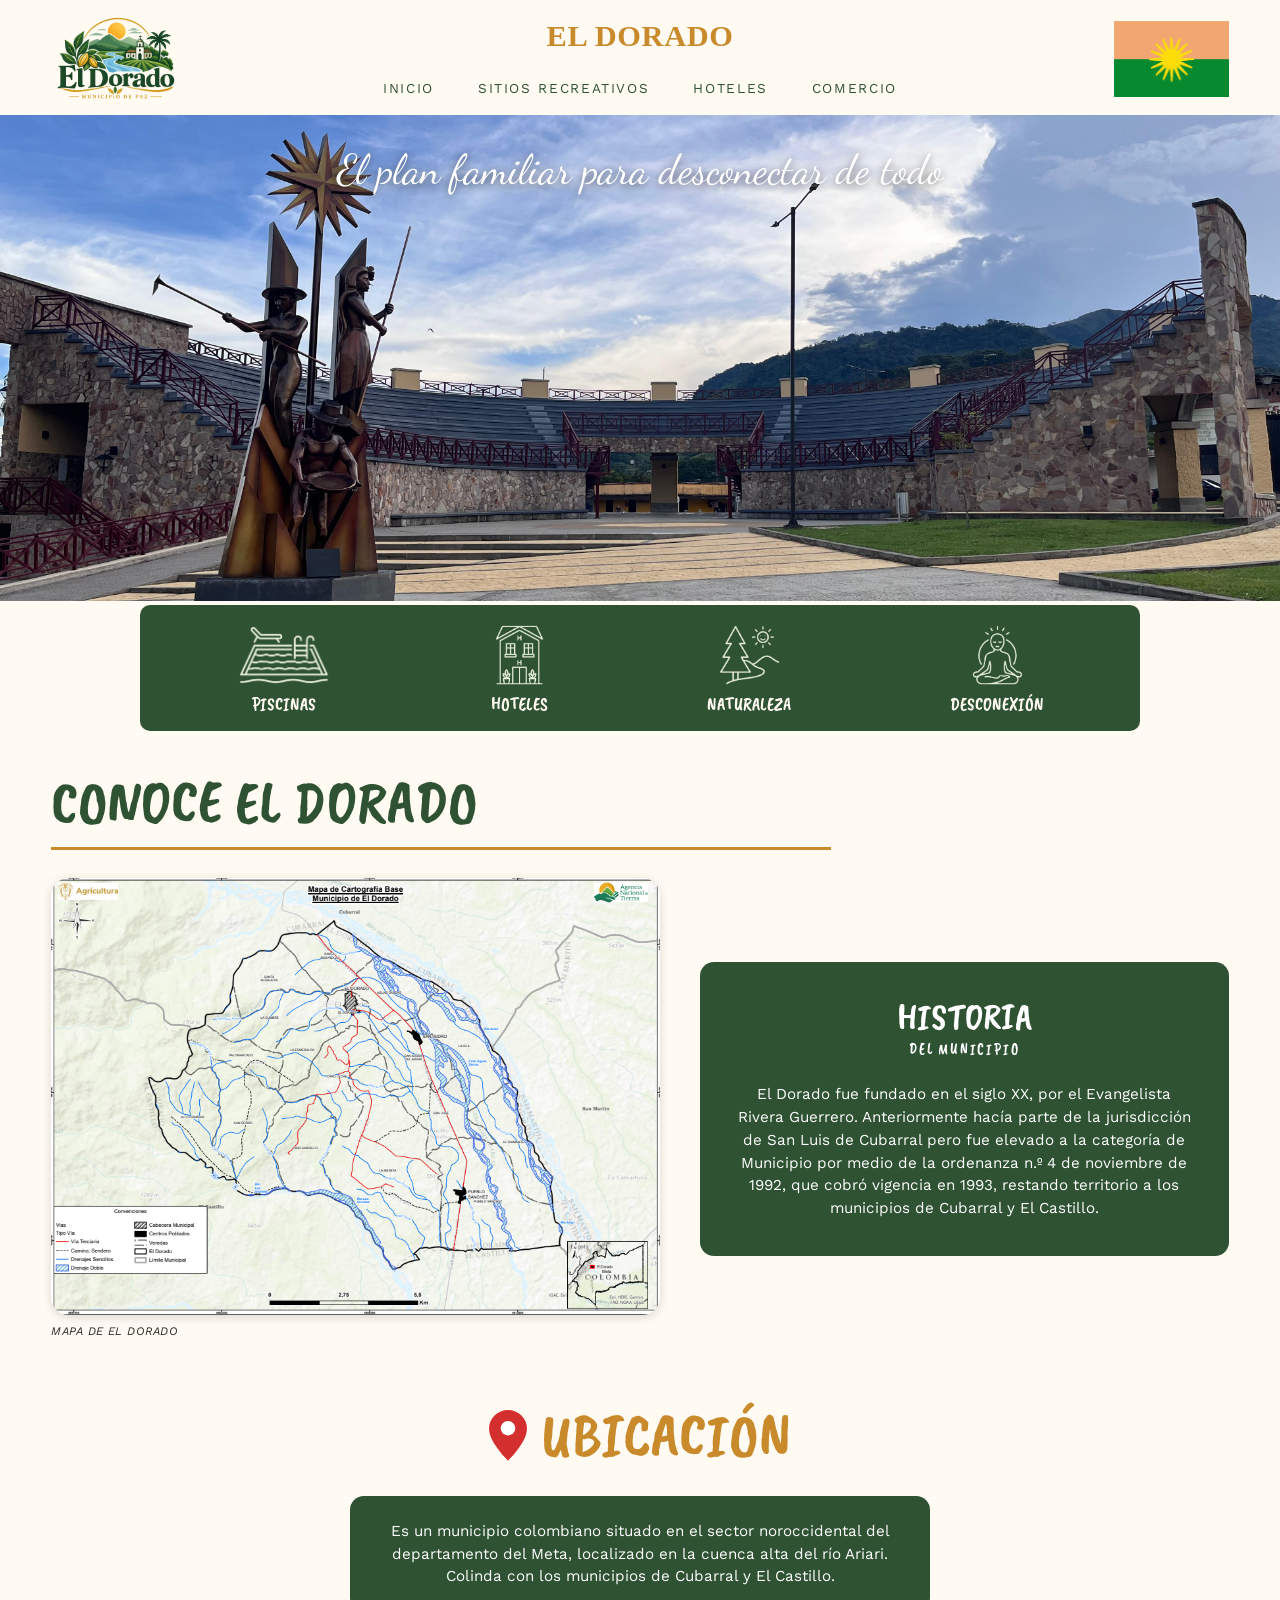
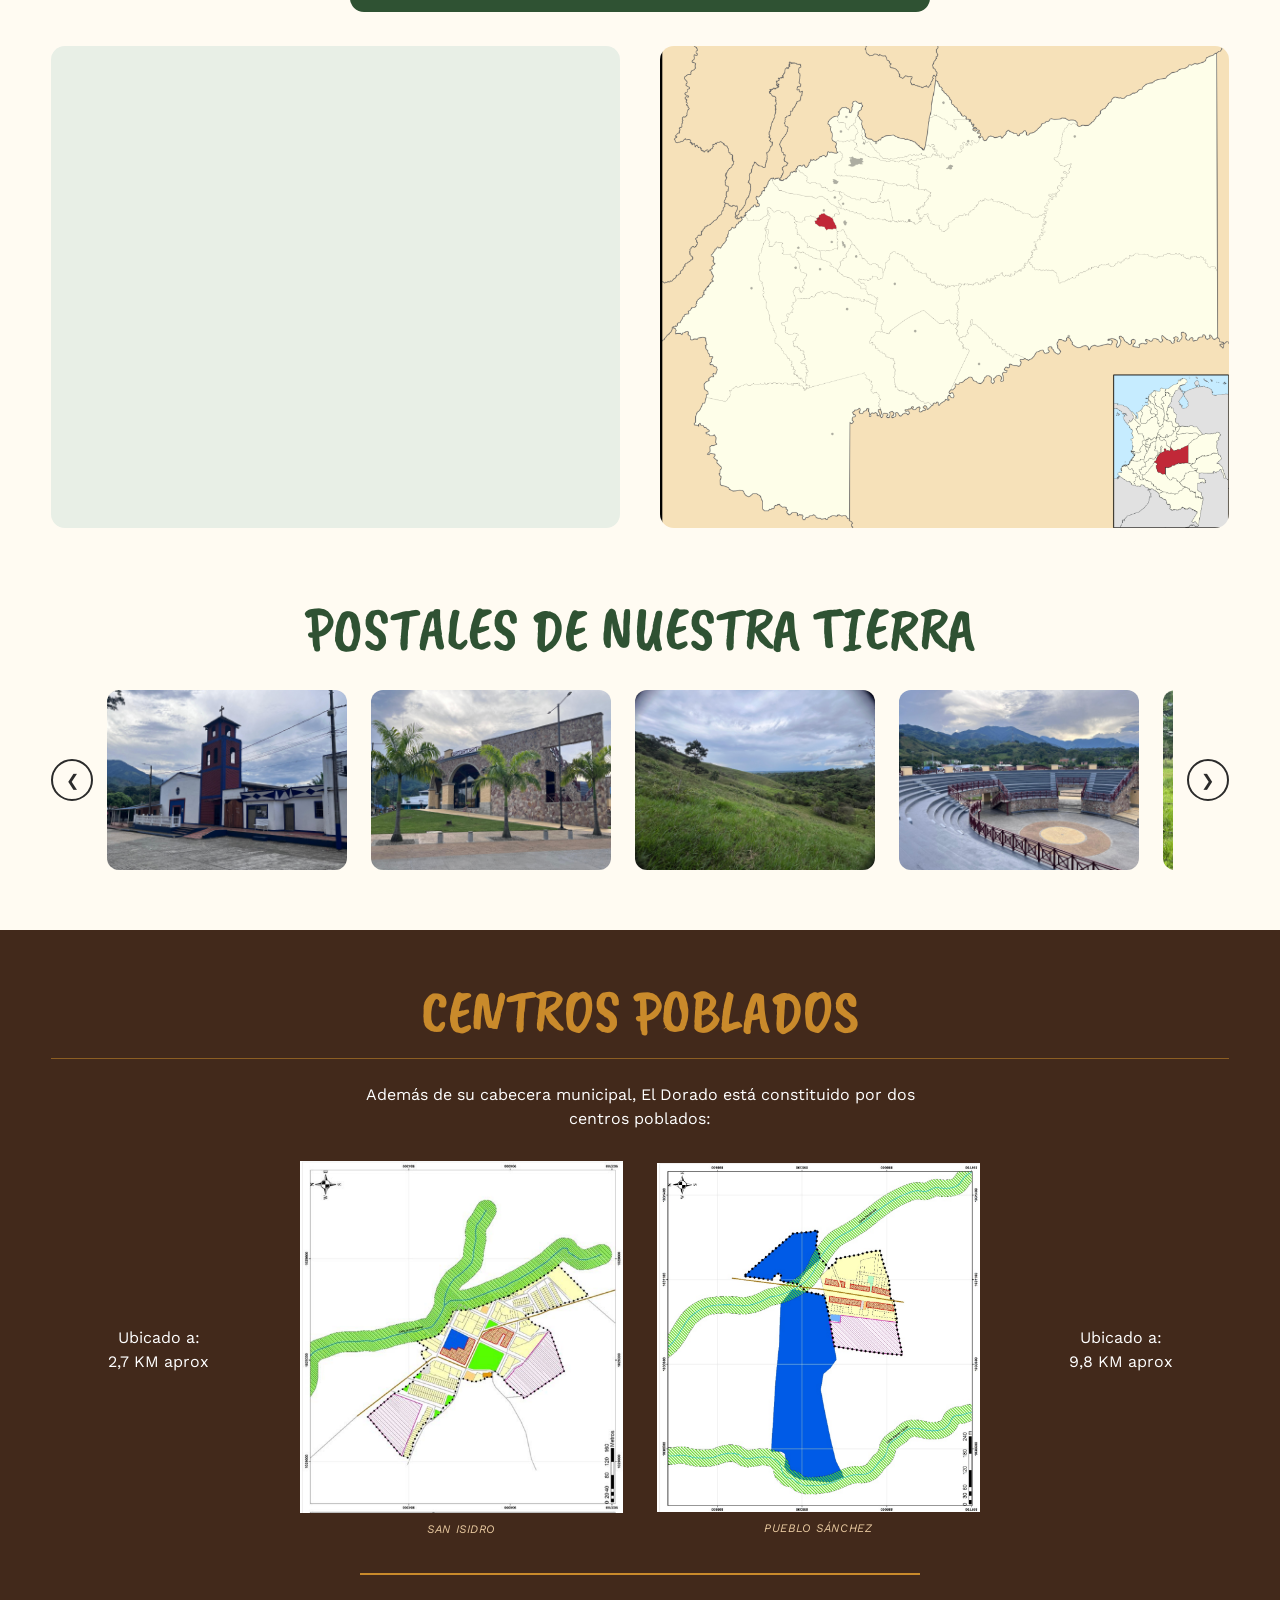
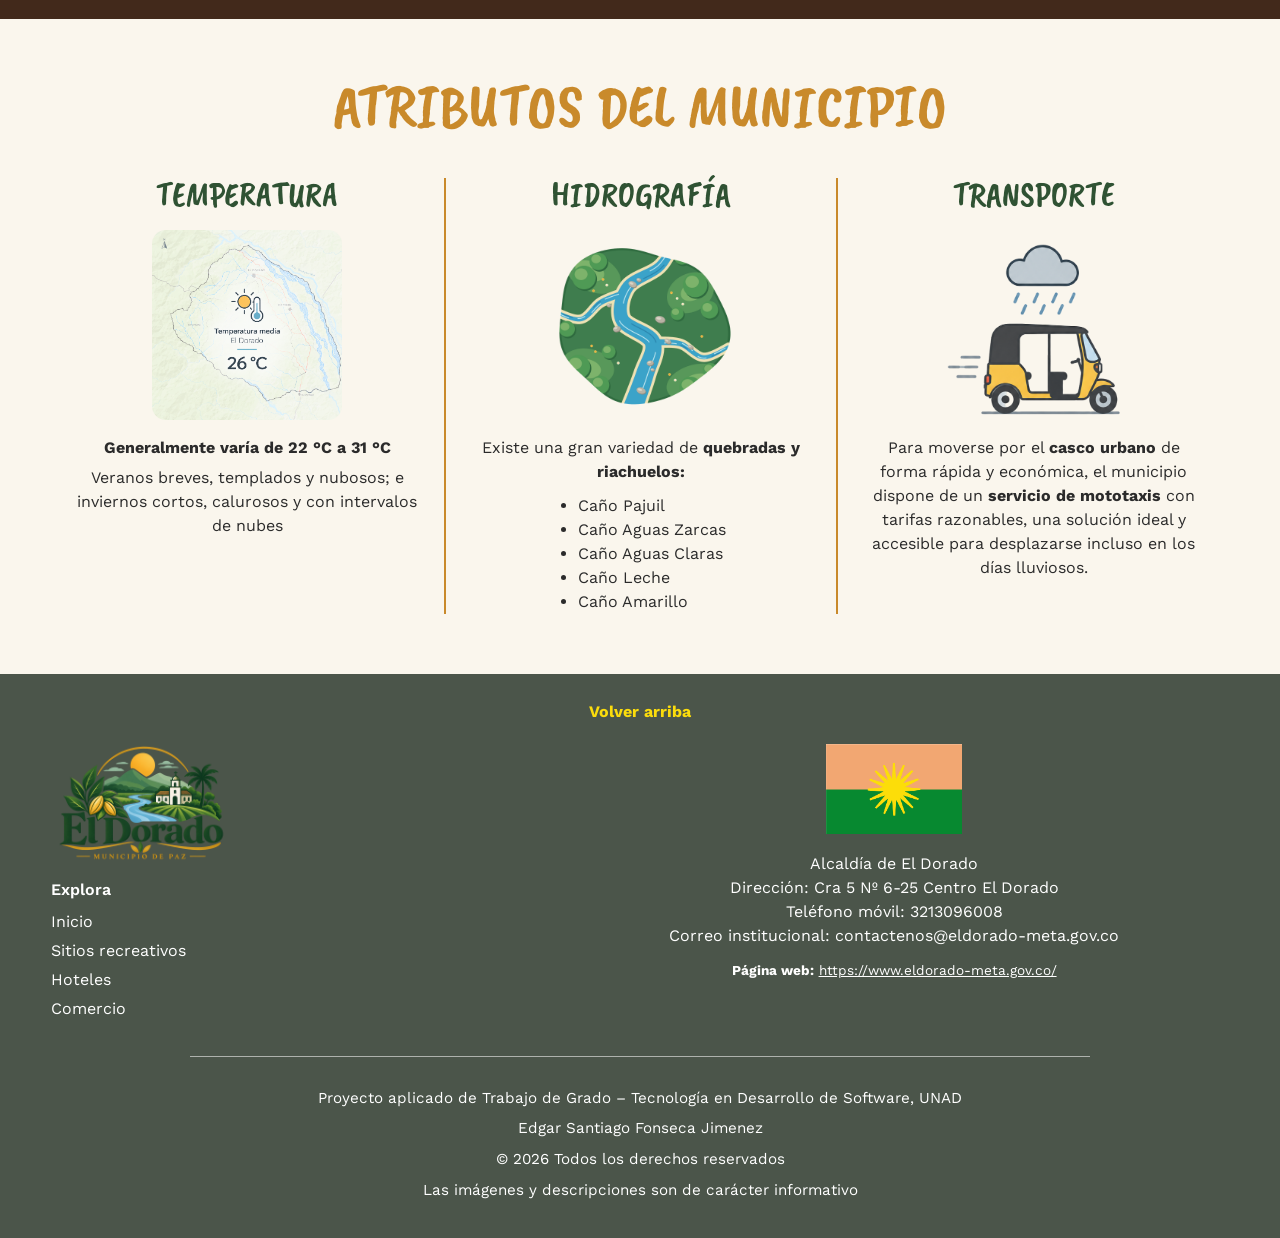
==== index.html @ 58abe423 "first commit" ====
<!DOCTYPE html>
<html lang="es">
<head>
  <meta charset="UTF-8">
  <meta name="viewport" content="width=device-width, initial-scale=1">
  <title>El Dorado, Meta | Turismo</title>
  <meta name="description" content="Portal de turismo de El Dorado, Meta: sitios recreativos, hoteles, comercio y naturaleza.">
  <link rel="icon" href="imagenes/logo.png" type="image/x-icon">
  <!-- Fuentes de Google -->
  <link href="https://fonts.googleapis.com/css2?family=Caveat+Brush&family=Dancing+Script:wght@500&family=Work+Sans:wght@400;500;600&display=swap" rel="stylesheet">

  <link rel="stylesheet" href="estilos.css">
</head>
<body id="inicio">

  <!-- ===== ENCABEZADO ===== -->
  <header class="encabezado">
    <img class="encabezado-logo" src="imagenes/logo.png" alt="Logo de El Dorado, Municipio de Paz">

    <div class="encabezado-centro">
      <p class="titulo-sitio">EL DORADO</p>
      <nav class="menu" aria-label="Navegación principal">
        <a href="index.html">Inicio</a>
        <a href="sitios.html">Sitios recreativos</a>
        <a href="hoteles.html">Hoteles</a>
        <a href="comercio.html">Comercio</a>
      </nav>
    </div>

    <img class="encabezado-bandera" src="imagenes/banderaDorado.png" alt="Bandera de El Dorado, Meta">
  </header>

  <main>

    <!-- ===== PORTADA ===== -->
    <section class="hero">
      <img src="imagenes/hero2.jpeg" alt="Vista aérea del anfiteatro de El Dorado">
      <p class="hero-frase">El plan familiar para desconectar de todo</p>
    </section>

    <!-- Barra de categorías (cambia los enlaces cuando existan esas páginas) -->
    <section class="categorias" aria-label="Qué encontrarás">
      <a href="sitios.html">
        <img src="imagenes/iconosIndex/iconoPiscina.png" alt="Ícono de piscina">
        <span>Piscinas</span>
      </a>
      <a href="hoteles.html">
        <img src="imagenes/iconosIndex/iconoHotel.png" alt="Ícono de hoteles">
        <span>Hoteles</span>
      </a>
      <a href="sitios.html">
        <img src="imagenes/iconosIndex/iconoNaturaleza.png" alt="Ícono de naturaleza">
        <span>Naturaleza</span>
      </a>
      <a href="sitios.html">
        <img src="imagenes/iconosIndex/iconoCalma.png" alt="Ícono de desconexión">
        <span>Desconexión</span>
      </a>
    </section>

    <!-- ===== CONOCE EL DORADO ===== -->
    <section class="conoce contenedor">
      <h2 class="titulo-linea">Conoce El Dorado</h2>

      <div class="conoce-grid">
        <figure class="mapa">
          <img src="imagenes/mapas/mapaDorado.png" alt="Mapa de cartografía base del municipio de El Dorado">
          <figcaption>MAPA DE EL DORADO</figcaption>
        </figure>

        <article class="tarjeta-verde">
          <h3>Historia</h3>
          <p class="subtitulo">del municipio</p>
          <p>El Dorado fue fundado en el siglo XX, por el Evangelista Rivera Guerrero. Anteriormente hacía parte de la jurisdicción de San Luis de Cubarral pero fue elevado a la categoría de Municipio por medio de la ordenanza n.º 4 de noviembre de 1992, que cobró vigencia en 1993, restando territorio a los municipios de Cubarral y El Castillo.</p>
        </article>
      </div>
    </section>

    <!-- ===== UBICACIÓN ===== -->
    <section class="ubicacion contenedor">
      <h2 class="titulo-dorado titulo-con-icono">
        <svg class="icono-pin" viewBox="0 0 24 32" aria-hidden="true">
          <path d="M12 0C5.4 0 0 5.2 0 11.7 0 20.5 12 32 12 32s12-11.5 12-20.3C24 5.2 18.6 0 12 0z" fill="#d42f2f"/>
          <circle cx="12" cy="11.5" r="4.6" fill="#fff"/>
        </svg>
        Ubicación
      </h2>

      <p class="tarjeta-verde tarjeta-centrada">Es un municipio colombiano situado en el sector noroccidental del departamento del Meta, localizado en la cuenca alta del río Ariari. Colinda con los municipios de Cubarral y El Castillo.</p>

      <div class="ubicacion-grid">
         <iframe class="mapa-google" src="https://www.google.com/maps?q=3.73924,-73.83489&z=13&output=embed" loading="lazy" title="Ubicación de El Dorado, Meta"></iframe>

        <img class="mapa-localizacion" src="imagenes/mapas/ubicacionMeta.png" alt="Ubicación de El Dorado dentro del departamento del Meta">
      </div>
    </section>

    <!-- ===== POSTALES ===== -->
    <section class="postales contenedor">
      <h2 class="titulo-verde">Postales de nuestra tierra</h2>

      <div class="carrusel">
        <button class="carrusel-boton carrusel-anterior" aria-label="Foto anterior">&#10094;</button>

        <div class="carrusel-pista">
          <img src="imagenes/postales1/postal1.jpeg" alt="Postal de El Dorado 1" loading="lazy">
          <img src="imagenes/postales1/postal2.jpeg" alt="Postal de El Dorado 2" loading="lazy">
          <img src="imagenes/postales1/postal3.jpeg" alt="Postal de El Dorado 3" loading="lazy">
          <img src="imagenes/postales1/postal4.jpeg" alt="Postal de El Dorado 4" loading="lazy">
          <img src="imagenes/postales1/postal5.jpeg" alt="Postal de El Dorado 5" loading="lazy">
          <img src="imagenes/postales1/postal6.jpeg" alt="Postal de El Dorado 6" loading="lazy">
          <img src="imagenes/postales1/postal7.jpeg" alt="Postal de El Dorado 7" loading="lazy">
          <img src="imagenes/postales1/postal8.jpeg" alt="Postal de El Dorado 8" loading="lazy">
          <img src="imagenes/postales1/postal9.jpeg" alt="Postal de El Dorado 9" loading="lazy">
          <img src="imagenes/postales1/postal10.jpeg" alt="Postal de El Dorado 10" loading="lazy">  
          <img src="imagenes/postales1/postal11.jpeg" alt="Postal de El Dorado 11" loading="lazy">
          <img src="imagenes/postales1/postal12.jpeg" alt="Postal de El Dorado 12" loading="lazy">
           
        </div>

        <button class="carrusel-boton carrusel-siguiente" aria-label="Foto siguiente">&#10095;</button>
      </div>
    </section>

    <!-- ===== CENTROS POBLADOS ===== -->
    <section class="centros">
      <div class="contenedor">
        <h2 class="titulo-dorado titulo-con-linea-fina">Centros poblados</h2>
        <p class="centros-intro">Además de su cabecera municipal, El Dorado está constituido por dos centros poblados:</p>

        <div class="centros-grid">
          <p class="centros-distancia">Ubicado a:<br>2,7 KM aprox</p>

          <figure>
            <img src="imagenes/mapas/sanIsidro.png" alt="Plano del centro poblado San Isidro">
            <figcaption>SAN ISIDRO</figcaption>
          </figure>

          <figure>
            <img src="imagenes/mapas/puebloSanchez.png" alt="Plano del centro poblado Pueblo Sánchez">
            <figcaption>PUEBLO SÁNCHEZ</figcaption>
          </figure>

          <p class="centros-distancia">Ubicado a:<br>9,8 KM aprox</p>
        </div>

        <hr class="linea-dorada">
      </div>
    </section>

    <!-- ===== ATRIBUTOS ===== -->
    <section class="atributos">
      <div class="contenedor">
        <h2 class="titulo-dorado">Atributos del municipio</h2>

        <div class="atributos-grid">
          <article class="atributo">
            <h3>Temperatura</h3>
            <img src="imagenes/atributos/temperatura.png" alt="Temperatura media de El Dorado: 26 °C">
            <p><strong>Generalmente varía de 22 °C a 31 °C</strong></p>
            <p>Veranos breves, templados y nubosos; e inviernos cortos, calurosos y con intervalos de nubes</p>
          </article>

          <article class="atributo">
            <h3>Hidrografía</h3>
            <img src="imagenes/atributos/quebradas.png" alt="Ilustración de quebradas y riachuelos">
            <p>Existe una gran variedad de <strong>quebradas y riachuelos:</strong></p>
            <ul>
              <li>Caño Pajuil</li>
              <li>Caño Aguas Zarcas</li>
              <li>Caño Aguas Claras</li>
              <li>Caño Leche</li>
              <li>Caño Amarillo</li>
            </ul>
          </article>

          <article class="atributo">
            <h3>Transporte</h3>
            <img src="imagenes/atributos/transporte.png" alt="Mototaxi bajo la lluvia">
            <p>Para moverse por el <strong>casco urbano</strong> de forma rápida y económica, el municipio dispone de un <strong>servicio de mototaxis</strong> con tarifas razonables, una solución ideal y accesible para desplazarse incluso en los días lluviosos.</p>
          </article>
        </div>
      </div>
    </section>

  </main>

  <!-- ===== PIE DE PÁGINA ===== -->
  <footer class="pie">
    <a class="pie-arriba" href="#inicio">Volver arriba</a>

    <div class="pie-grid contenedor">
      <div class="pie-izquierda">
        <img class="pie-logo" src="imagenes/logo.png" alt="Logo de El Dorado">
        <nav aria-label="Enlaces del pie de página">
          <p class="pie-titulo">Explora</p>
          <a href="index.html">Inicio</a>
          <a href="sitios.html">Sitios recreativos</a>
          <a href="hoteles.html">Hoteles</a>
          <a href="comercio.html">Comercio</a>
        </nav>
      </div>

      <div class="pie-derecha">
        <img class="pie-bandera" src="imagenes/banderaDorado.png" alt="Bandera de El Dorado">
        <p>Alcaldía de El Dorado<br>
           Dirección: Cra 5 Nº 6-25 Centro El Dorado<br>
           Teléfono móvil: 3213096008<br>
           Correo institucional: contactenos@eldorado-meta.gov.co</p>
        <p class="pie-web"><strong>Página web:</strong> <a href="https://www.eldorado-meta.gov.co/" target="_blank" rel="noopener">https://www.eldorado-meta.gov.co/</a></p>
      </div>
    </div>

    <div class="pie-creditos">
      <p>Proyecto aplicado de Trabajo de Grado – Tecnología en Desarrollo de Software, UNAD</p>
      <p>Edgar Santiago Fonseca Jimenez</p>
      <p>© 2026 Todos los derechos reservados</p>
      <p>Las imágenes y descripciones son de carácter informativo</p>
    </div>
  </footer>

  <script src="script.js"></script>
</body>
</html>
---- estilos.css ----
/* =========================================================
   ESTILOS GENERALES - Portal de turismo de El Dorado, Meta
   Los colores y fuentes están arriba para cambiarlos fácil.
   ========================================================= */

:root {
  /* Colores tomados del diseño de Canva */
  --crema:      #FFFBF2;
  --crema-2:    #FAF6ED;
  --verde:      #2F5233;
  --dorado:     #C98A2B;
  --cafe:       #42291B;
  --gris-pie:   #4B554A;
  --amarillo:   #FBDC0C;
  --texto:      #2b2b2b;

  /* Fuentes */
  --fuente-titulos: "Caveat Brush", "Comic Sans MS", cursive;
  --fuente-texto:   "Work Sans", Arial, sans-serif;
  --fuente-frase:   "Dancing Script", cursive;
  --fuente-marca:   "Times New Roman", Times, serif;
}

/* ---------- Base ---------- */
* { box-sizing: border-box; margin: 0; padding: 0; }

html { scroll-behavior: smooth; }

body {
  font-family: var(--fuente-texto);
  background: var(--crema);
  color: var(--texto);
  line-height: 1.5;
}

img { max-width: 100%; display: block; }
a { color: inherit; }

/* Ancho máximo del contenido, centrado */
.contenedor {
  width: min(1180px, 92%);
  margin-inline: auto;
}

/* ---------- Títulos de sección ---------- */
h2, h3 { font-family: var(--fuente-titulos); font-weight: 400; line-height: 1.05; }

.titulo-verde,
.titulo-dorado,
.titulo-linea {
  font-size: clamp(2.2rem, 5.5vw, 3.8rem);
  text-transform: uppercase;
}
.titulo-verde  { color: var(--verde);  text-align: center; }
.titulo-dorado { color: var(--dorado); text-align: center; }

/* "Conoce El Dorado": título verde con línea dorada debajo */
.titulo-linea {
  color: var(--verde);
  width: min(100%, 780px);
  padding-bottom: 12px;
  border-bottom: 3px solid var(--dorado);
}

.titulo-con-icono {
  display: flex;
  align-items: center;
  justify-content: center;
  gap: 14px;
}
.icono-pin { width: 38px; height: auto; }

.titulo-con-linea-fina {
  padding-bottom: 14px;
  border-bottom: 1px solid rgba(201, 138, 43, .55);
}

/* ---------- Encabezado ---------- */
.encabezado {
  display: grid;
  grid-template-columns: 1fr 2fr 1fr;
  align-items: center;
  padding: 14px 4% 12px;
  background: var(--crema);
}
.encabezado-logo   { height: 86px; width: auto; justify-self: start; }
.encabezado-bandera { height: 76px; width: auto; justify-self: end; }

.encabezado-centro { text-align: center; }
.titulo-sitio {
  font-family: var(--fuente-marca);
  font-weight: 700;
  font-size: clamp(1.4rem, 2.6vw, 1.9rem);
  color: var(--dorado);
  letter-spacing: .02em;
}

.menu {
  display: flex;
  flex-wrap: wrap;
  justify-content: center;
  gap: 14px 44px;
  margin-top: 18px;
}
.menu a {
  text-decoration: none;
  text-transform: uppercase;
  letter-spacing: .12em;
  font-size: .85rem;
  color: var(--verde);
  padding-bottom: 3px;
  border-bottom: 2px solid transparent;
}
.menu a:hover,
.menu a:focus-visible { border-bottom-color: var(--dorado); }

/* ---------- Portada ---------- */
.hero { position: relative; }
.hero img {
  width: 100%;
  height: clamp(260px, 38vw, 520px);
  object-fit: cover;
}
.hero-frase {
  position: absolute;
  top: 5%;
  left: 0; right: 0;
  text-align: center;
  padding: 0 4%;
  font-family: var(--fuente-frase);
  font-size: clamp(1.4rem, 3.4vw, 2.6rem);
  color: #fff;
  text-shadow: 0 2px 10px rgba(0, 0, 0, .6);
}

/* ---------- Barra de categorías ---------- */
.categorias {
  display: flex;
  justify-content: space-around;
  align-items: flex-end;
  gap: 16px;
  width: min(1000px, 90%);
  margin: 4px auto 0;
  padding: 18px 24px 12px;
  background: var(--verde);
  border-radius: 10px;
}
.categorias a {
  text-decoration: none;
  text-align: center;
  color: var(--crema);
  font-family: var(--fuente-titulos);
  font-size: 1.15rem;
  text-transform: uppercase;
}
.categorias img { height: 64px; width: auto; margin: 0 auto 4px; }
.categorias a:hover span,
.categorias a:focus-visible span { color: #E8C37A; }

/* ---------- Conoce El Dorado ---------- */
.conoce { padding: 40px 0 30px; }

.conoce-grid {
  display: grid;
  grid-template-columns: 1.15fr 1fr;
  gap: 40px;
  align-items: center;
  margin-top: 28px;
}

.mapa img {
  width: 100%;
  border-radius: 18px;
  box-shadow: 0 2px 10px rgba(0, 0, 0, .15);
}
.mapa figcaption {
  margin-top: 8px;
  font-size: .72rem;
  font-style: italic;
  letter-spacing: .04em;
}

/* Tarjeta verde (Historia y Ubicación) */
.tarjeta-verde {
  background: var(--verde);
  color: #fff;
  border-radius: 14px;
  padding: 36px 34px;
  text-align: center;
  font-size: .95rem;
}
.tarjeta-verde h3 {
  font-size: 2.3rem;
  text-transform: uppercase;
}
.tarjeta-verde .subtitulo {
  font-family: var(--fuente-titulos);
  letter-spacing: .12em;
  text-transform: uppercase;
  margin: 2px 0 22px;
}
.tarjeta-centrada {
  max-width: 580px;
  margin: 28px auto 34px;
  padding: 24px 30px;
}

/* ---------- Ubicación ---------- */
.ubicacion { padding: 34px 0 20px; }

.ubicacion-grid {
  display: grid;
  grid-template-columns: 1fr 1fr;
  gap: 40px;
  align-items: stretch;
}
.mapa-google {
  width: 100%;
  min-height: 300px;
  height: 100%;
  border: 0;
  border-radius: 14px;
  background: #e8efe6;
}
.mapa-localizacion {
  width: 100%;
  height: 100%;
  object-fit: cover;
  border-radius: 14px;
}

/* ---------- Postales (carrusel) ---------- */
.postales { padding: 50px 0 60px; }

.carrusel {
  display: flex;
  align-items: center;
  gap: 14px;
  margin-top: 28px;
}
.carrusel-pista {
  flex: 1;
  display: flex;
  gap: 24px;
  overflow-x: auto;
  scroll-snap-type: x mandatory;
  scroll-behavior: smooth;
  scrollbar-width: none;        /* oculta la barra en Firefox */
}
.carrusel-pista::-webkit-scrollbar { display: none; }  /* y en Chrome/Safari */

.carrusel-pista img {
  flex: 0 0 240px;   /* ancho fijo de cada postal: baja este número para hacerlas más chicas */
  height: 180px;      /* alto fijo (mantiene la proporción 4:3 del ancho de arriba) */
  object-fit: cover;
  border-radius: 12px;
  scroll-snap-align: start;
}

.carrusel-boton {
  flex: none;
  width: 42px;
  height: 42px;
  border-radius: 50%;
  border: 2px solid var(--texto);
  background: transparent;
  color: var(--texto);
  font-size: 1rem;
  cursor: pointer;
}
.carrusel-boton:hover,
.carrusel-boton:focus-visible { background: var(--verde); border-color: var(--verde); color: #fff; }

/* ---------- Encabezado de sección (sitios, hoteles, comercio) ----------
   Reutilizable: un ícono a cada lado y el título+frase al centro. ---------- */
.intro-seccion {
  display: flex;
  align-items: center;
  justify-content: center;
  gap: clamp(32px, 6vw, 90px);   /* separación íconos-título: crece con la pantalla, máx. 90px */
  padding: 50px 0 24px;
  flex-wrap: wrap;
}

/* Línea que separa el título de la sección de las tarjetas.
   Más gruesa que .linea-dorada y con más espacio debajo. */
.divisor-seccion {
  width: min(700px, 85%);
  height: 4px;
  margin: 28px auto 64px;   /* arriba 28px, abajo 64px (antes de las tarjetas) */
  border: 0;
  border-radius: 2px;
  background: var(--dorado);
}
.intro-icono {
  width: 110px;
  height: 110px;
  background: var(--verde);
  border-radius: 14px;
  padding: 22px;
  flex: none;
}
.intro-texto {
  text-align: center;
  max-width: 560px;
}
.intro-titulo {
  font-family: var(--fuente-titulos);
  text-transform: uppercase;
  font-size: clamp(1.8rem, 4vw, 3.6rem);
  line-height: 1.15;
}
.intro-subtitulo {
  color: var(--dorado);
  text-transform: uppercase;
  letter-spacing: .1em;
  font-size: .9rem;
  margin-top: 10px;
}

/* ---------- Tarjetas de sitios (listado de sitios recreativos) ---------- */
.tarjetas-sitios {
  display: grid;
  grid-template-columns: repeat(2, 1fr);
  gap: 28px;
  margin: 10px 0 56px;
}
.tarjeta-sitio {
  display: block;
  background: var(--verde);
  border-radius: 16px;
  padding: 26px;
  text-align: center;
  text-decoration: none;
  transition: transform .2s ease;
}
.tarjeta-sitio:hover,
.tarjeta-sitio:focus-visible {
  transform: translateY(-4px);
}
.tarjeta-sitio h3 {
  color: var(--dorado);
  font-size: 2rem;
  text-transform: uppercase;
  margin-bottom: 18px;
}
.tarjeta-sitio img {
  width: 100%;
  height: 220px;
  object-fit: cover;
  border-radius: 10px;
  background: #fff;
}

/* ---------- Lugares que debes conocer (carrusel con más contenido) ---------- */
.titulo-cafe {
  color: var(--cafe);
  text-align: center;
  font-size: clamp(2rem, 5vw, 3rem);
  text-transform: uppercase;
  margin-bottom: 30px;
}
.tarjeta-lugar {
  flex: 0 0 300px;
  scroll-snap-align: start;
}
.tarjeta-lugar img {
  width: 100%;
  height: 190px;
  object-fit: cover;
  border-radius: 12px;
  margin-bottom: 12px;
}
.tarjeta-lugar h3 {
  font-family: var(--fuente-titulos);
  color: var(--verde);
  font-size: 1.5rem;
  text-transform: uppercase;
  margin-bottom: 6px;
  line-height: 1.1;
}
.tarjeta-lugar p {
  font-size: .92rem;
  margin-bottom: 6px;
}
.tarjeta-lugar ul {
  padding-left: 20px;
  margin: 4px 0 8px;
  font-size: .92rem;
}
.tarjeta-lugar-contacto {
  margin-top: 10px;
  font-weight: 600;
  color: var(--dorado);
}

/* ---------- Hoteles ---------- */
.hotel {
  margin-bottom: 44px;
}
.hotel-nombre {
  color: var(--dorado);
  text-align: center;
  text-transform: uppercase;
  font-size: clamp(1.8rem, 4vw, 3.6rem);
  margin-bottom: 20px;
}
.hotel-foto {
  width: 100%;
  height: clamp(220px, 32vw, 380px);
  object-fit: cover;
  border-radius: 14px;
  margin-bottom: 20px;
}
.hotel-grid {
  display: grid;
  grid-template-columns: 1fr 1fr;
  gap: 24px;
}
.hotel-descripcion {
  background: var(--verde);
  color: #fff;
  border-radius: 14px;
  padding: 24px 26px;
}
.hotel-descripcion h3,
.hotel-ubicacion h3 {
  text-transform: uppercase;
  text-align: center;
  margin-bottom: 12px;
  font-family: var(--fuente-titulos);
  font-size: 1.4rem;
}
.hotel-descripcion h3 { color: var(--amarillo); }
.hotel-ubicacion .mapa-google { height: 100%; min-height: 220px; }

.linea-dorada-hoteles {
  width: min(560px, 80%);
  margin: 36px auto 0;
  border: 0;
  border-top: 2px solid var(--dorado);
}

/* ---------- Comercio ---------- */
.negocio {
  display: flex;
  align-items: center;
  gap: 28px;
  margin-bottom: 30px;
  flex-wrap: wrap;
}
.negocio:nth-child(even) {
  flex-direction: row-reverse;
}
.negocio-imagen {
  flex: 1 1 320px;
}
.negocio-imagen img {
  width: 100%;
  height: 230px;
  object-fit: cover;
  border-radius: 14px;
}
.negocio-texto {
  flex: 1 1 320px;
  background: var(--verde);
  color: #fff;
  border-radius: 14px;
  padding: 26px 30px;
}
.negocio-texto h3 {
  text-align: center;
  color: var(--dorado);
  text-transform: uppercase;
  font-family: var(--fuente-titulos);
  font-size: 1.6rem;
  margin-bottom: 10px;
  
}
.negocio-direccion {
  margin-top: 14px;
  font-weight: 700;
  color: var(--amarillo);
}

/* ---------- Centros poblados ---------- */
.centros {
  background: var(--cafe);
  color: #fff;
  padding: 50px 0 44px;
}
.centros-intro {
  text-align: center;
  max-width: 560px;
  margin: 24px auto 30px;
}
.centros-grid {
  display: grid;
  grid-template-columns: 1fr 1.5fr 1.5fr 1fr;
  gap: 34px;
  align-items: center;
}
.centros-distancia { text-align: center; }
.centros-grid img { width: 100%; background: #fff; }
.centros-grid figcaption {
  margin-top: 8px;
  text-align: center;
  font-size: .72rem;
  font-style: italic;
  letter-spacing: .05em;
  color: #E8C9A0;
}
.linea-dorada {
  width: min(560px, 80%);
  margin: 34px auto 0;
  border: 0;
  border-top: 2px solid var(--dorado);
}

/* ---------- Atributos ---------- */
.atributos {
  background: var(--crema-2);
  padding: 56px 0 60px;
}
.atributos-grid {
  display: grid;
  grid-template-columns: repeat(3, 1fr);
  margin-top: 40px;
}
.atributo {
  padding: 0 26px;
  text-align: center;
}
.atributo + .atributo { border-left: 2px solid var(--dorado); }

.atributo h3 {
  font-size: 2.1rem;
  color: var(--verde);
  text-transform: uppercase;
  margin-bottom: 16px;
}
.atributo img {
  height: 190px;
  width: auto;
  margin: 0 auto 16px;
  border-radius: 14px;
}
.atributo p { margin-bottom: 6px; }
.atributo ul {
  display: inline-block;
  text-align: left;
  margin-top: 4px;
  padding-left: 22px;
}

/* ---------- Pie de página ---------- */
.pie {
  background: var(--gris-pie);
  color: #fff;
  padding: 26px 0 28px;
}
.pie-arriba {
  display: block;
  text-align: center;
  color: var(--amarillo);
  font-weight: 700;
  text-decoration: none;
  margin-bottom: 20px;
}
.pie-arriba:hover { text-decoration: underline; }

.pie-grid {
  display: grid;
  grid-template-columns: 1fr 1.4fr;
  gap: 30px;
  align-items: start;
}
.pie-logo   { height: 120px; width: auto; margin-bottom: 14px; }
.pie-bandera { height: 90px; width: auto; margin: 0 auto 18px; }

.pie-izquierda nav a {
  display: block;
  text-decoration: none;
  margin: 5px 0;
}
.pie-izquierda nav a:hover { text-decoration: underline; }
.pie-titulo { font-weight: 600; margin-bottom: 8px; }

.pie-derecha { text-align: center; }
.pie-web { margin-top: 12px; font-size: .85rem; }
.pie-web a { color: #fff; }

.pie-creditos {
  width: min(900px, 86%);
  margin: 30px auto 0;
  padding-top: 22px;
  border-top: 1px solid rgba(255, 255, 255, .55);
  text-align: center;
}
.pie-creditos p { margin: 8px 0; font-size: .95rem; }

/* ---------- Accesibilidad: foco visible ---------- */
a:focus-visible,
button:focus-visible { outline: 3px solid var(--dorado); outline-offset: 3px; }

/* =========================================================
   RESPONSIVE: tablets y celulares
   ========================================================= */
@media (max-width: 900px) {
  .encabezado {
    grid-template-columns: 1fr auto;
    grid-template-areas:
      "logo bandera"
      "centro centro";
    gap: 10px;
  }
  .encabezado-logo    { grid-area: logo;    height: 70px; }
  .encabezado-bandera { grid-area: bandera; height: 56px; }
  .encabezado-centro  { grid-area: centro; }
  .menu { gap: 10px 24px; margin-top: 10px; }

  .conoce-grid,
  .ubicacion-grid,
  .pie-grid,
  .tarjetas-sitios,
  .hotel-grid { grid-template-columns: 1fr; }

  .intro-icono { width: 80px; height: 80px; }

  .centros-grid { grid-template-columns: 1fr 1fr; }
  .centros-distancia:first-child { grid-column: 1 / -1; }
  .centros-distancia:last-child  { grid-column: 1 / -1; }

  .atributos-grid { grid-template-columns: 1fr; gap: 36px; }
  .atributo + .atributo { border-left: 0; border-top: 2px solid var(--dorado); padding-top: 30px; }

  .categorias { flex-wrap: wrap; justify-content: center; }
  .pie-izquierda { text-align: center; }
  .pie-logo { margin-inline: auto; }
}

@media (max-width: 560px) {
  .carrusel-pista img { flex-basis: 180px; height: 135px; }       /* un poco más chicas en celular */
  .carrusel-boton { width: 36px; height: 36px; }
  .centros-grid { grid-template-columns: 1fr; }
  .categorias img { height: 52px; }
  .tarjeta-verde { padding: 28px 22px; }
}

/* Respeta a quien desactiva las animaciones en su dispositivo */
@media (prefers-reduced-motion: reduce) {
  html, .carrusel-pista { scroll-behavior: auto; }
}
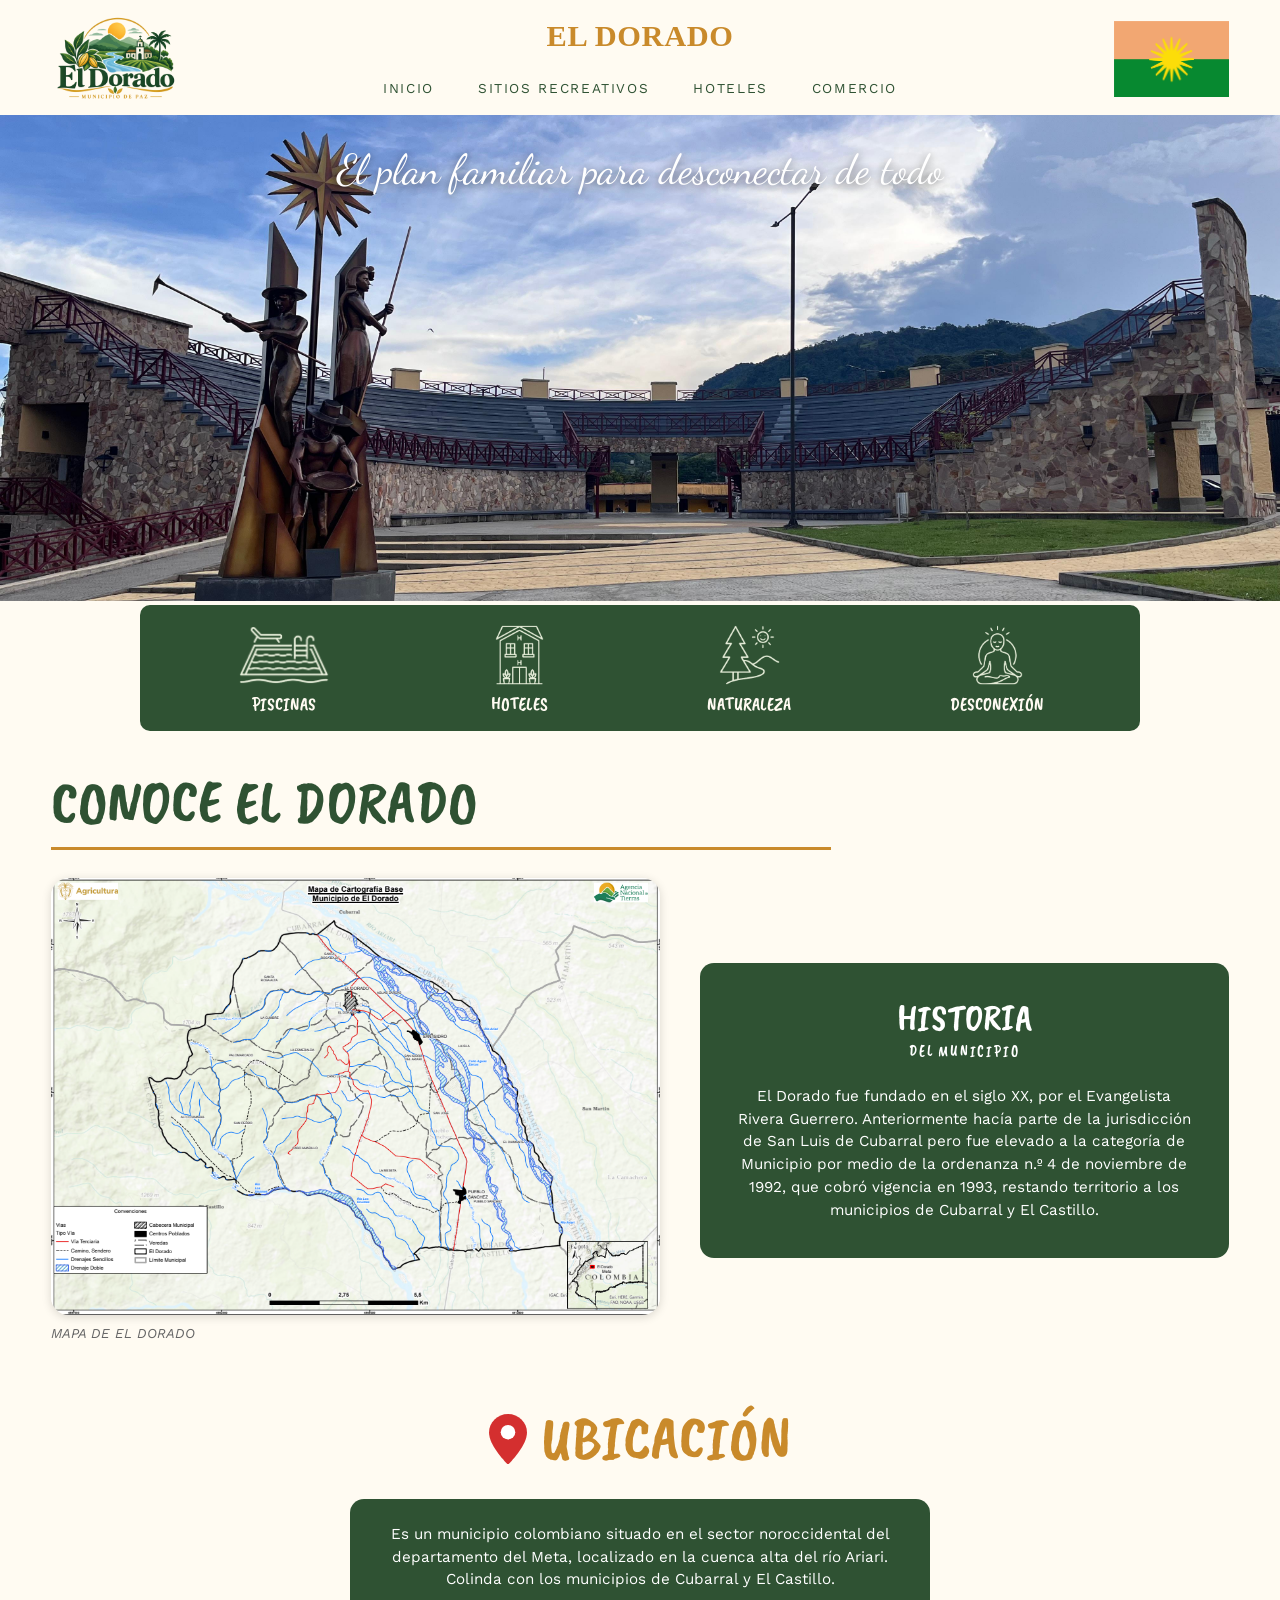
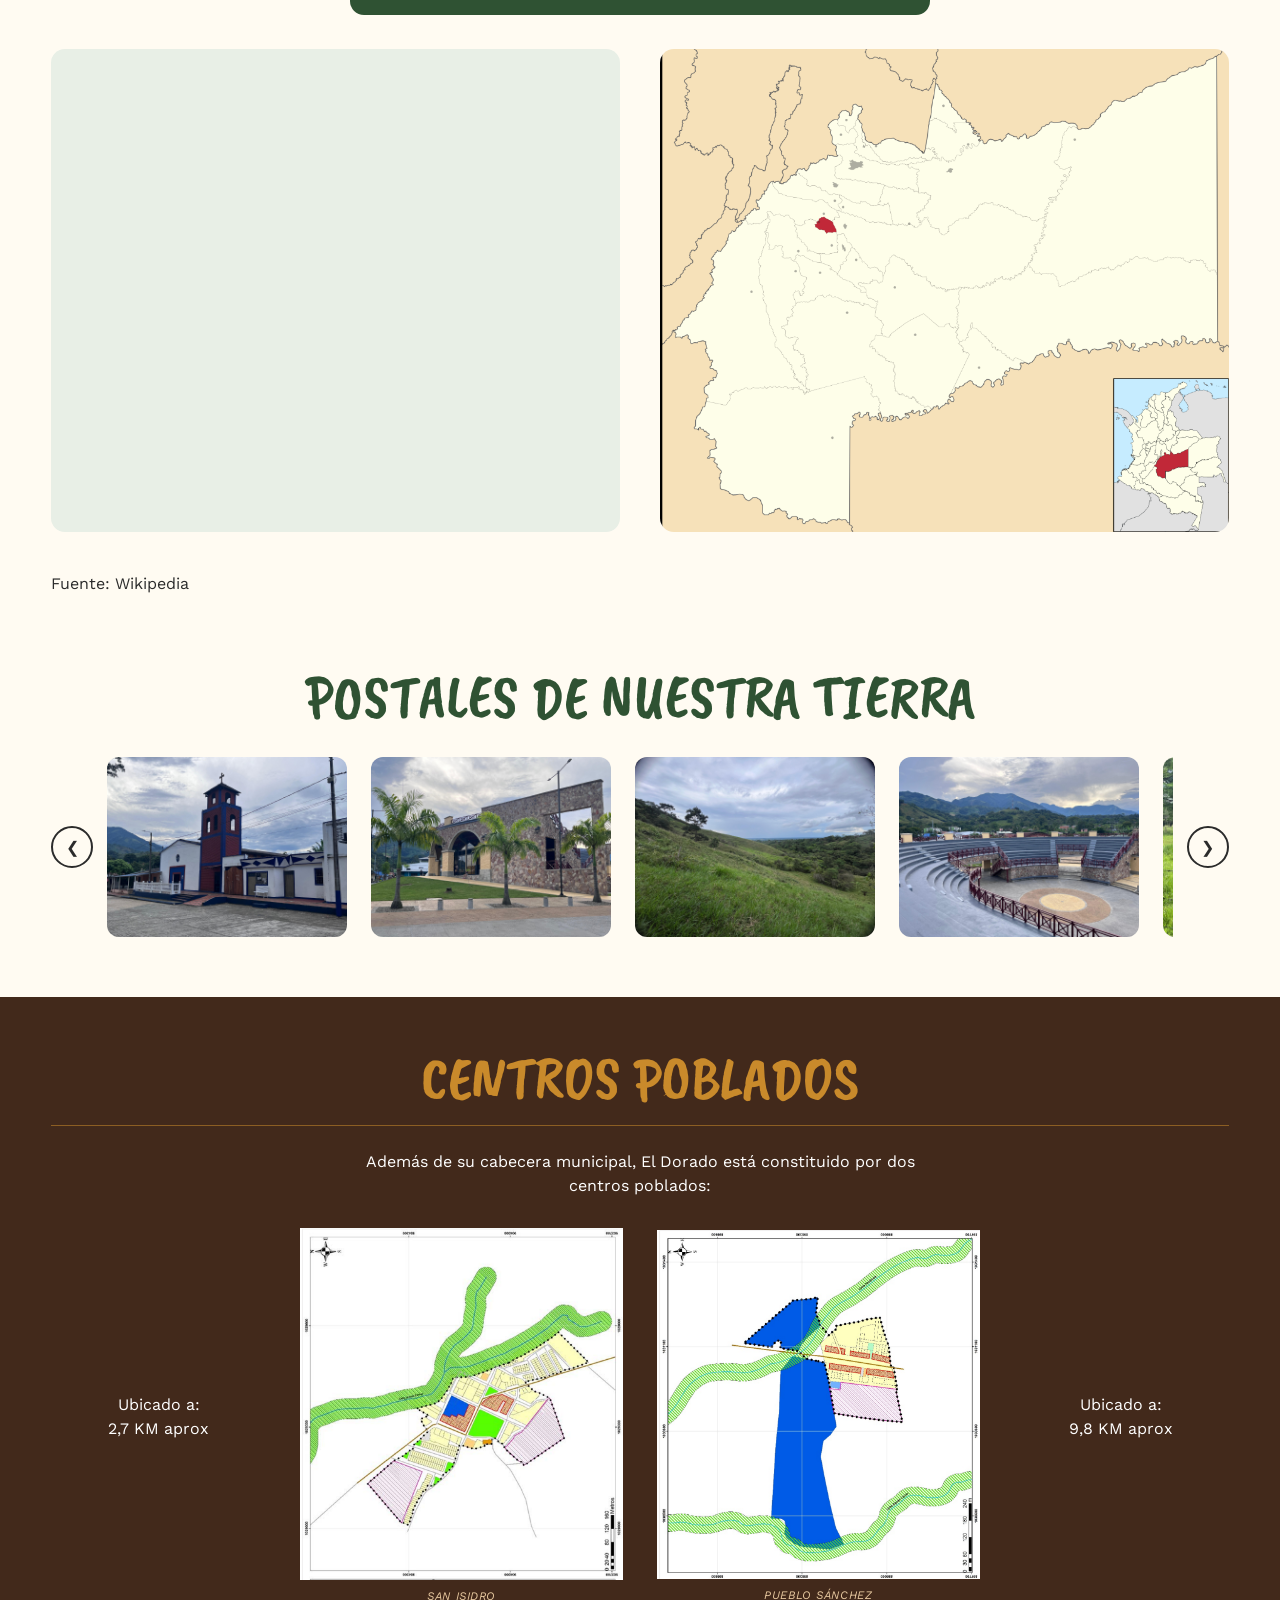
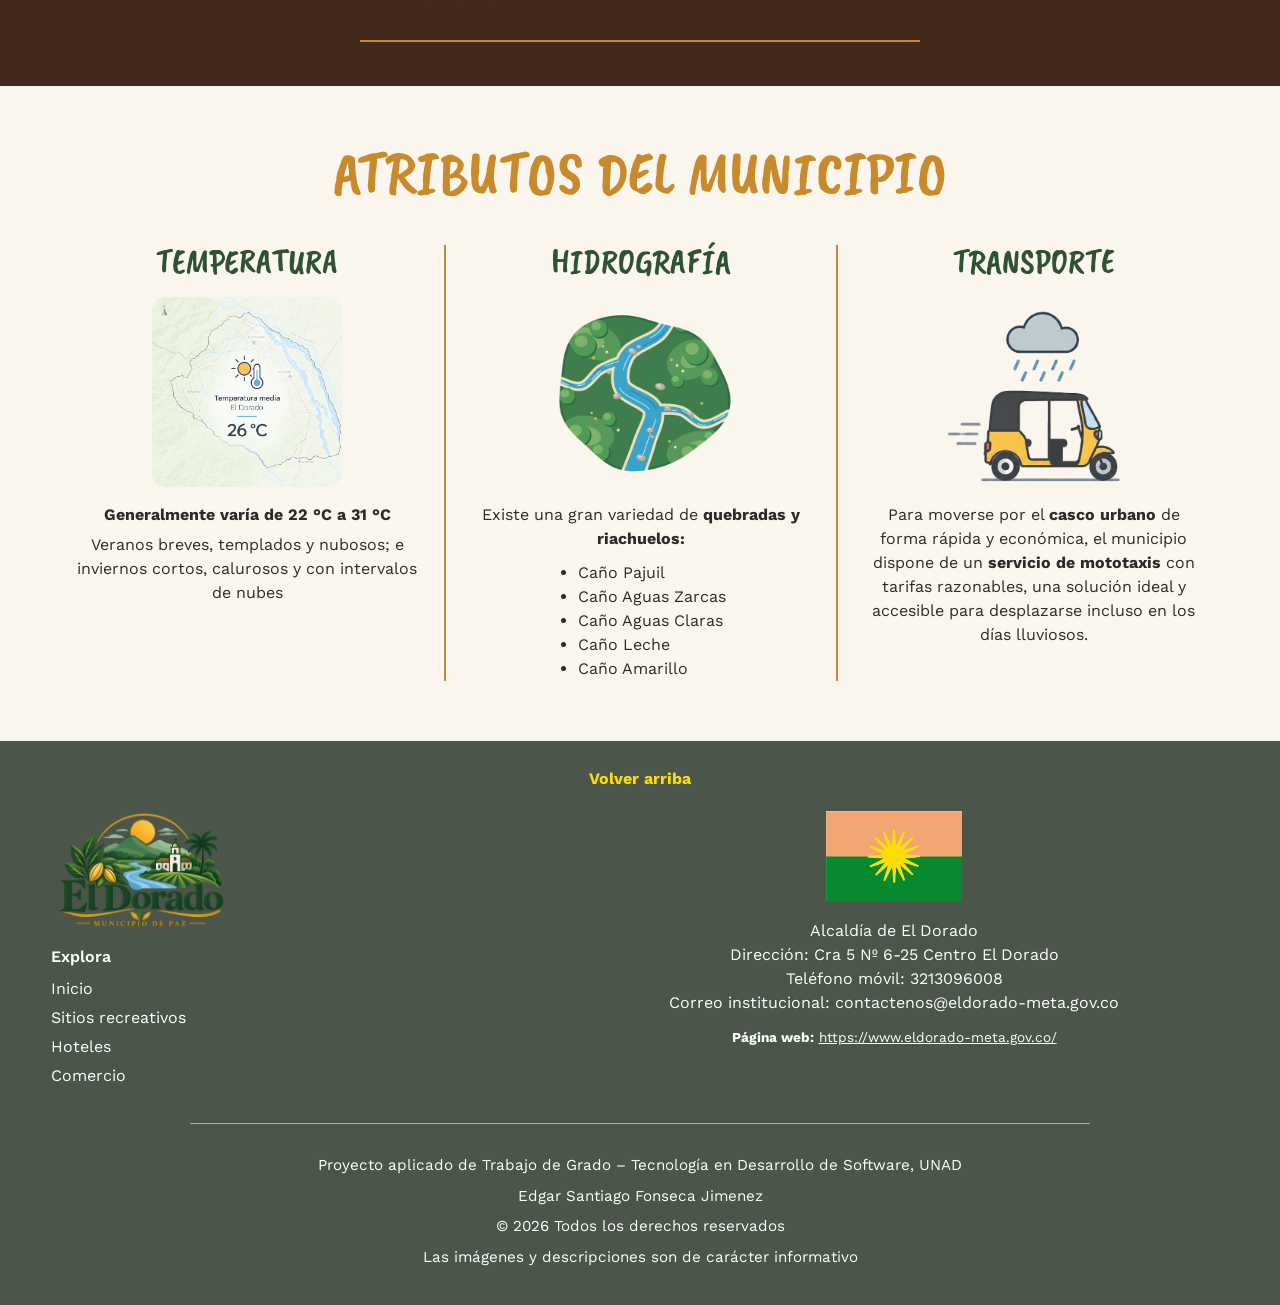
==== commit eacf0b2b: "creación de las 6 pantallas de los  sitios recreativos" ====
--- a/index.html
+++ b/index.html
@@ -91,7 +91,8 @@
       <div class="ubicacion-grid">
          <iframe class="mapa-google" src="https://www.google.com/maps?q=3.73924,-73.83489&z=13&output=embed" loading="lazy" title="Ubicación de El Dorado, Meta"></iframe>
 
-        <img class="mapa-localizacion" src="imagenes/mapas/ubicacionMeta.png" alt="Ubicación de El Dorado dentro del departamento del Meta">
+         <img class="mapa-localizacion" src="imagenes/mapas/ubicacionMeta.png" alt="Ubicación de El Dorado dentro del departamento del Meta">
+         <figcaption>Fuente: Wikipedia</figcaption>
       </div>
     </section>
 
--- a/estilos.css
+++ b/estilos.css
@@ -174,11 +174,13 @@
   box-shadow: 0 2px 10px rgba(0, 0, 0, .15);
 }
 .mapa figcaption {
-  margin-top: 8px;
-  font-size: .72rem;
-  font-style: italic;
-  letter-spacing: .04em;
-}
+  font-size: 0.85rem;   /* Texto un poco más pequeño */
+  color: #666;          /* Gris suave para que no compita con el contenido principal */
+  font-style: italic;   /* Opcional: en cursiva */
+  margin-top: 8px;      /* Espacio entre la imagen y la nota */
+}
+
+
 
 /* Tarjeta verde (Historia y Ubicación) */
 .tarjeta-verde {
@@ -282,16 +284,6 @@
   flex-wrap: wrap;
 }
 
-/* Línea que separa el título de la sección de las tarjetas.
-   Más gruesa que .linea-dorada y con más espacio debajo. */
-.divisor-seccion {
-  width: min(700px, 85%);
-  height: 4px;
-  margin: 28px auto 64px;   /* arriba 28px, abajo 64px (antes de las tarjetas) */
-  border: 0;
-  border-radius: 2px;
-  background: var(--dorado);
-}
 .intro-icono {
   width: 110px;
   height: 110px;
@@ -316,6 +308,19 @@
   letter-spacing: .1em;
   font-size: .9rem;
   margin-top: 10px;
+}
+/* ---------- Banda de color detrás del título de sección ---------- */
+.intro-banda {
+  background: var(--verde);
+  border-bottom: 5px solid var(--dorado);
+  margin-bottom: 56px;               /* espacio entre la banda y lo que sigue */
+}
+.intro-banda .intro-seccion { padding: 44px 0 40px; }
+.intro-banda .intro-titulo { color: var(--crema); }
+.intro-banda .intro-subtitulo { color: #E8C37A; }
+.intro-banda .intro-icono {
+  background: rgba(0, 0, 0, .22);    /* verde un poco más oscuro que la banda */
+  border: 2px solid var(--dorado);
 }
 
 /* ---------- Tarjetas de sitios (listado de sitios recreativos) ---------- */
@@ -346,10 +351,9 @@
 }
 .tarjeta-sitio img {
   width: 100%;
-  height: 220px;
-  object-fit: cover;
-  border-radius: 10px;
-  background: #fff;
+  height: clamp(220px, 26vw, 300px);   /* alto de la zona de la ilustración */
+  object-fit: contain;                 /* la ilustración se ve COMPLETA, sin recortes */
+  /* sin "background": así se ve el verde de la tarjeta detrás de la figura */
 }
 
 /* ---------- Lugares que debes conocer (carrusel con más contenido) ---------- */
@@ -404,14 +408,48 @@
   text-transform: uppercase;
   font-size: clamp(1.8rem, 4vw, 3.6rem);
   margin-bottom: 20px;
-}
-.hotel-foto {
-  width: 100%;
-  height: clamp(220px, 32vw, 380px);
-  object-fit: cover;
-  border-radius: 14px;
-  margin-bottom: 20px;
-}
+  display: flex;            /* pone las líneas ::before y ::after a los lados del nombre */
+  align-items: center;
+  gap: 24px;
+}
+.hotel-nombre::before,
+.hotel-nombre::after {
+  content: "";
+  flex: 1;
+  height: 2px;
+  background: var(--dorado);
+  opacity: .55;
+}
+/* Galería de fotos: una foto grande a la vez, SIN recortarla. La usan hoteles.html
+   y sitio.html. Reutiliza el carrusel de siempre (.carrusel / script.js). */
+.carrusel-hotel {
+  position: relative;           /* para poder poner las flechas encima de la foto */
+  max-width: 860px;             /* ancho de la galería, centrada sobre las cajas de abajo */
+  margin: 0 auto 24px;
+}
+.carrusel-hotel .carrusel-pista {
+  gap: 16px;
+  background: var(--cafe);      /* marco oscuro: rellena los lados si la foto no los llena */
+  border-radius: 14px;
+}
+.carrusel-hotel .carrusel-pista img {
+  flex: 0 0 100%;               /* cada foto ocupa todo el ancho de la galería */
+  height: clamp(260px, 56vw, 560px);
+  object-fit: contain;          /* "contain" = la foto se ve completa; con "cover" se recorta */
+  border-radius: 0;
+}
+/* Flechas encima de la foto (así la foto usa todo el ancho, también en celular) */
+.carrusel-hotel .carrusel-boton {
+  position: absolute;
+  top: 50%;
+  transform: translateY(-50%);
+  z-index: 2;
+  background: rgba(255, 255, 255, .85);
+}
+.carrusel-hotel .carrusel-anterior  { left: 12px; }
+.carrusel-hotel .carrusel-siguiente { right: 12px; }
+.carrusel-hotel .carrusel-boton:hover,
+.carrusel-hotel .carrusel-boton:focus-visible { background: var(--verde); color: #fff; }
 .hotel-grid {
   display: grid;
   grid-template-columns: 1fr 1fr;
@@ -457,8 +495,9 @@
 }
 .negocio-imagen img {
   width: 100%;
-  height: 230px;
-  object-fit: cover;
+  aspect-ratio: 4 / 3;     /* proporción de una foto normal de celular: más alta que antes */
+  object-fit: cover;        /* llena todo el recuadro, sin espacios vacíos a los lados */
+  object-position: center;  /* qué parte se conserva al recortar (ver nota abajo) */
   border-radius: 14px;
 }
 .negocio-texto {
@@ -481,6 +520,126 @@
   margin-top: 14px;
   font-weight: 700;
   color: var(--amarillo);
+}
+
+/* Pantallas medianas y grandes: foto y cuadro de texto miden EXACTAMENTE lo
+   mismo de alto. En celular se queda como arriba (foto 4:3 y texto debajo). */
+@media (min-width: 700px) {
+  .negocio {
+    align-items: stretch;    /* los dos lados se estiran al mismo alto (antes: center) */
+    min-height: 280px;       /* alto mínimo de cada fila: ESTE es el número para ajustar */
+  }
+  .negocio-imagen {
+    flex: 2 1 280px;         /* la foto toma 2 partes del ancho... */
+    position: relative;
+  }
+  .negocio-imagen img {
+    position: absolute;      /* la foto se acomoda al alto de la fila, no la define */
+    inset: 0;
+    height: 100%;
+    aspect-ratio: auto;
+  }
+  .negocio-texto {
+    flex: 3 1 320px;         /* ...y el texto 3 partes */
+    display: flex;
+    flex-direction: column;
+    justify-content: center; /* el texto queda centrado dentro del cuadro */
+  }
+}
+
+/* ---------- Página de cada sitio recreativo (sitio.html) ---------- */
+.sitio-subtitulo {
+  font-family: var(--fuente-titulos);
+  text-transform: uppercase;
+  color: #E8C37A;
+  font-size: clamp(1.4rem, 3vw, 2.4rem);
+  line-height: 1.1;
+  margin-top: 6px;
+}
+.sitio-descripcion {
+  max-width: 760px;
+  margin: 28px auto 0;
+  text-align: center;
+}
+.sitio-bloque { margin-top: 56px; }
+
+/* Tarjetas de servicios: se acomodan solas, sin importar cuántas sean */
+.servicios-grid {
+  display: grid;
+  grid-template-columns: repeat(2, 1fr);
+  gap: 22px;
+}
+/* Si el número de tarjetas es impar, la última queda centrada */
+.servicio:last-child:nth-child(odd) {
+  grid-column: 1 / -1;
+  justify-self: center;
+  width: calc(50% - 11px);
+}
+.servicio {
+  background: var(--verde);
+  color: #fff;
+  border-radius: 14px;
+  padding: 18px 22px 20px;
+}
+.servicio h3 {
+  text-align: center;
+  text-transform: uppercase;
+  color: var(--amarillo);
+  font-size: 1.6rem;
+  margin-bottom: 12px;
+}
+.servicio-cuerpo {
+  display: flex;
+  align-items: center;
+  gap: 16px;
+}
+.servicio-cuerpo img {
+  width: 150px;
+  height: 110px;
+  object-fit: contain;
+  flex: none;
+}
+.servicio-cuerpo p {
+  flex: 1;
+  text-align: center;
+  font-size: .92rem;
+}
+
+/* Mapa y dirección */
+.sitio-mapa { max-width: 860px; margin: 0 auto; }
+.sitio-mapa .mapa-google { height: 340px; }
+.sitio-ubicacion-texto {
+  max-width: 760px;
+  margin: 14px auto 0;
+  text-align: center;
+}
+
+/* WhatsApp / Instagram / Facebook */
+.sitio-contacto {
+  display: flex;
+  justify-content: center;
+  align-items: flex-start;
+  flex-wrap: wrap;
+  gap: 24px 64px;
+  margin-top: 40px;
+}
+.contacto-item { text-align: center; }
+.contacto-item a { display: block; text-decoration: none; font-weight: 600; }
+.contacto-item a:hover { text-decoration: underline; }
+.contacto-item img {
+  width: 64px;
+  height: 64px;
+  object-fit: contain;
+  margin: 0 auto 6px;
+}
+
+@media (max-width: 760px) {
+  .servicios-grid { grid-template-columns: 1fr; }
+  .servicio:last-child:nth-child(odd) { width: auto; }
+  .servicio-cuerpo img { width: 84px; height: 84px; }
+}
+@media (max-width: 560px) {
+  .intro-seccion { flex-direction: column; gap: 18px; }   /* ícono, título, ícono: uno bajo otro */
 }
 
 /* ---------- Centros poblados ---------- */
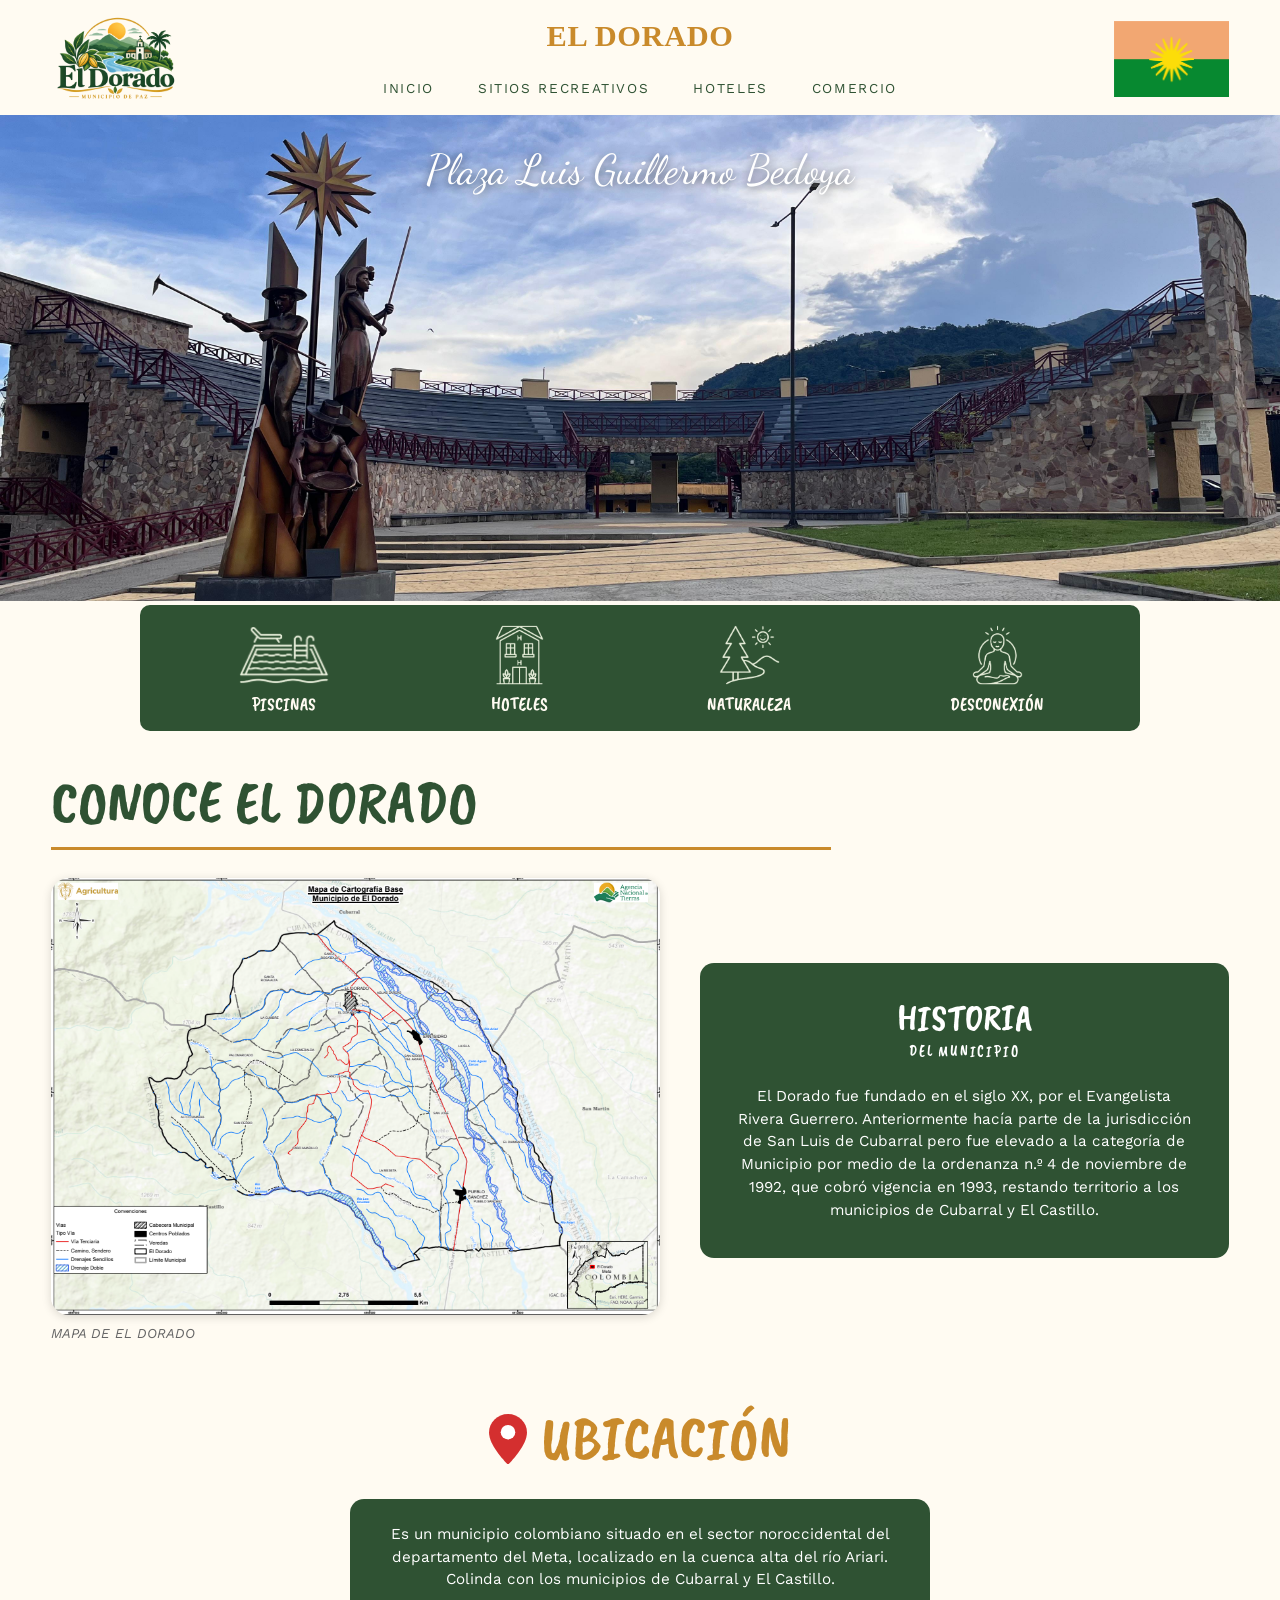
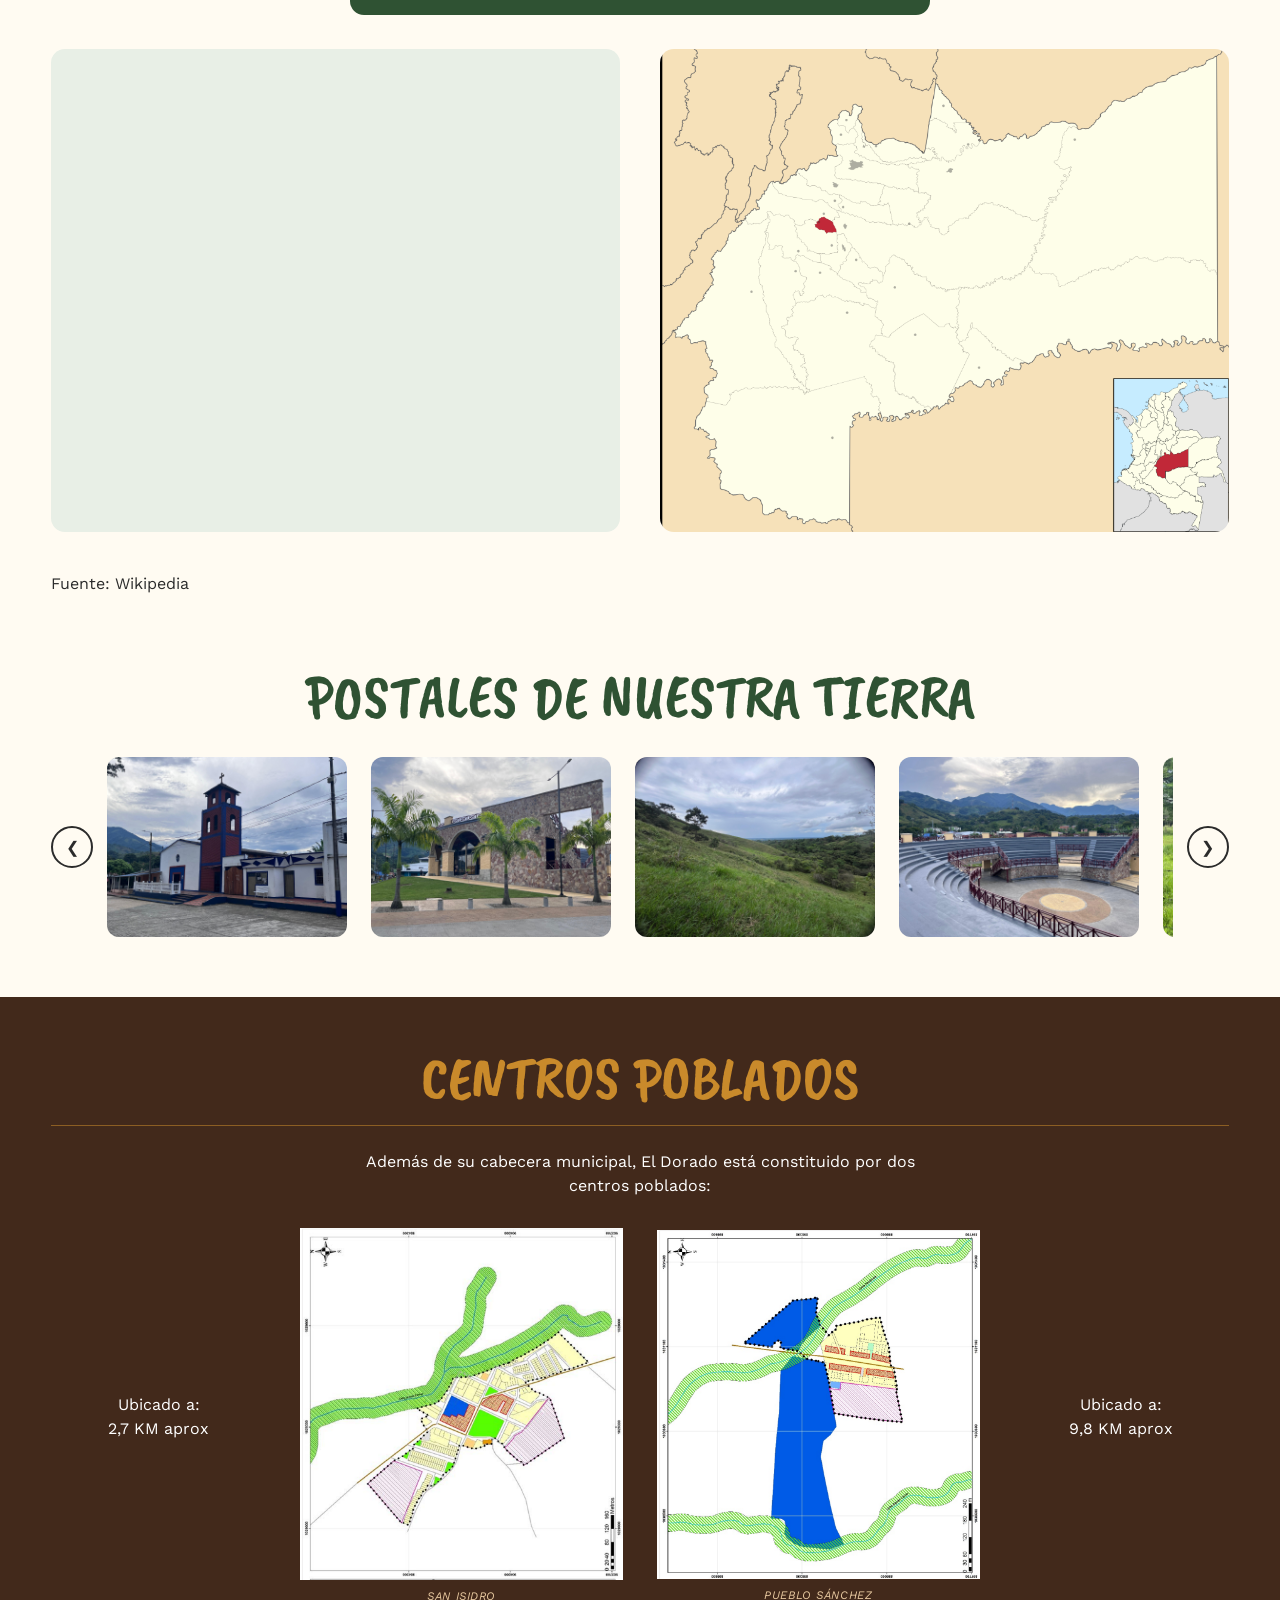
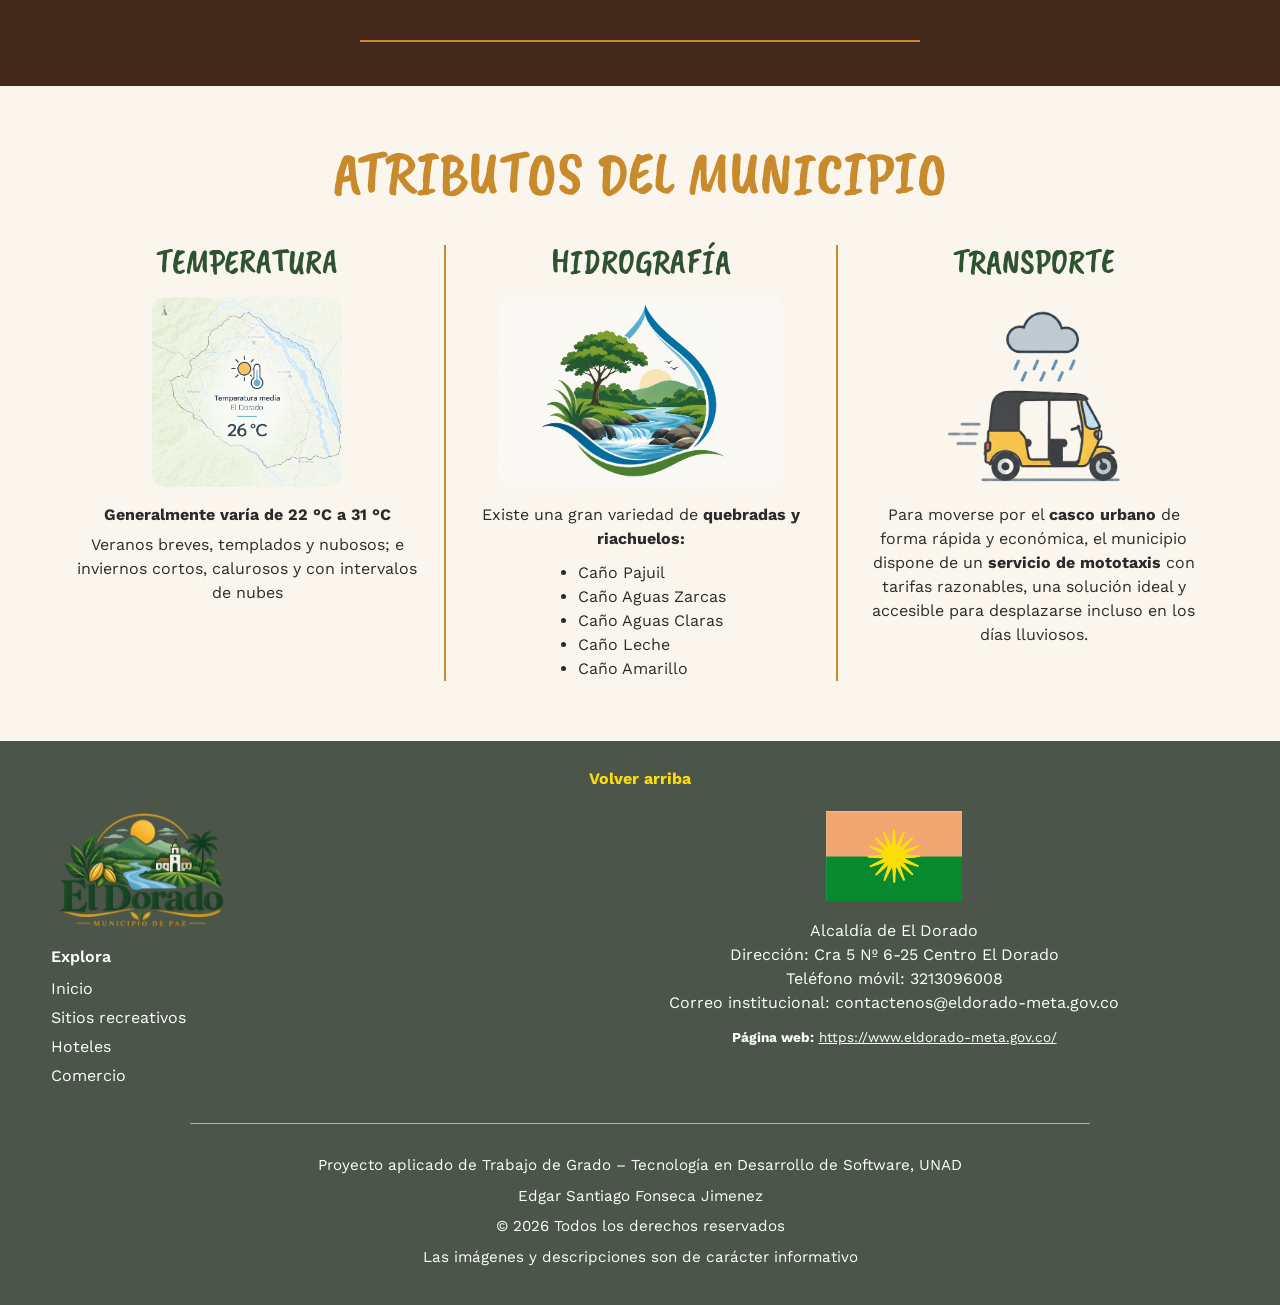
==== commit e48469e8: "Se aplicaron mejoras en las redes sociales de los sitios y corrección en contactos" ====
--- a/index.html
+++ b/index.html
@@ -34,8 +34,8 @@
 
     <!-- ===== PORTADA ===== -->
     <section class="hero">
-      <img src="imagenes/hero2.jpeg" alt="Vista aérea del anfiteatro de El Dorado">
-      <p class="hero-frase">El plan familiar para desconectar de todo</p>
+      <img src="imagenes/hero2.jpeg" alt="Plaza centralde El Dorado">
+      <p class="hero-frase">Plaza Luis Guillermo Bedoya</p>
     </section>
 
     <!-- Barra de categorías (cambia los enlaces cuando existan esas páginas) -->
@@ -164,7 +164,7 @@
 
           <article class="atributo">
             <h3>Hidrografía</h3>
-            <img src="imagenes/atributos/quebradas.png" alt="Ilustración de quebradas y riachuelos">
+            <img src="imagenes/atributos/quebradas2.png" alt="Ilustración de quebradas y riachuelos">
             <p>Existe una gran variedad de <strong>quebradas y riachuelos:</strong></p>
             <ul>
               <li>Caño Pajuil</li>
--- a/estilos.css
+++ b/estilos.css
@@ -283,6 +283,16 @@
   padding: 50px 0 24px;
   flex-wrap: wrap;
 }
+/* Línea que separa el título de la sección de las tarjetas.
+   Más gruesa que .linea-dorada y con más espacio debajo. */
+.divisor-seccion {
+  width: min(700px, 85%);
+  height: 4px;
+  margin: 28px auto 64px;   /* arriba 28px, abajo 64px (antes de las tarjetas) */
+  border: 0;
+  border-radius: 2px;
+  background: var(--dorado);
+}
 
 .intro-icono {
   width: 110px;
@@ -357,6 +367,13 @@
 }
 
 /* ---------- Lugares que debes conocer (carrusel con más contenido) ---------- */
+.lugares.contenedor {
+  display: flex;
+  justify-content: center; /* Centra las tarjetas horizontalmente */
+  align-items: center;    /* Centra verticalmente si es necesario */
+  flex-wrap: wrap;        /* Permite que las tarjetas bajen si no caben en una sola línea */
+  gap: 30px;              /* Espacio de separación entre tarjeta y tarjeta */
+}
 .titulo-cafe {
   color: var(--cafe);
   text-align: center;
@@ -370,15 +387,24 @@
 }
 .tarjeta-lugar img {
   width: 100%;
-  height: 190px;
-  object-fit: cover;
+  height: 200px;
+  object-fit: contain;
   border-radius: 12px;
-  margin-bottom: 12px;
+  margin-bottom: 30px;
+}
+.tarjeta-lugar .credito-imagen {
+  font-size: 11px;       /* Letra bien pequeña */
+  color: #777777;        /* Un color gris suave para que no destaque demasiado */
+  display: block;        /* Hace que ocupe su propia línea debajo de la imagen */
+  margin-top: -20px;     /* Opcional: acerca el texto si el margen de la imagen es muy grande */
+  margin-bottom: 15px;   /* Espacio antes de que empiece el título de la tarjeta */
+  text-align: center;    /* Centrado (o quítalo si prefieres que esté alineado a un lado) */
 }
 .tarjeta-lugar h3 {
   font-family: var(--fuente-titulos);
   color: var(--verde);
   font-size: 1.5rem;
+  text-align: center;
   text-transform: uppercase;
   margin-bottom: 6px;
   line-height: 1.1;
